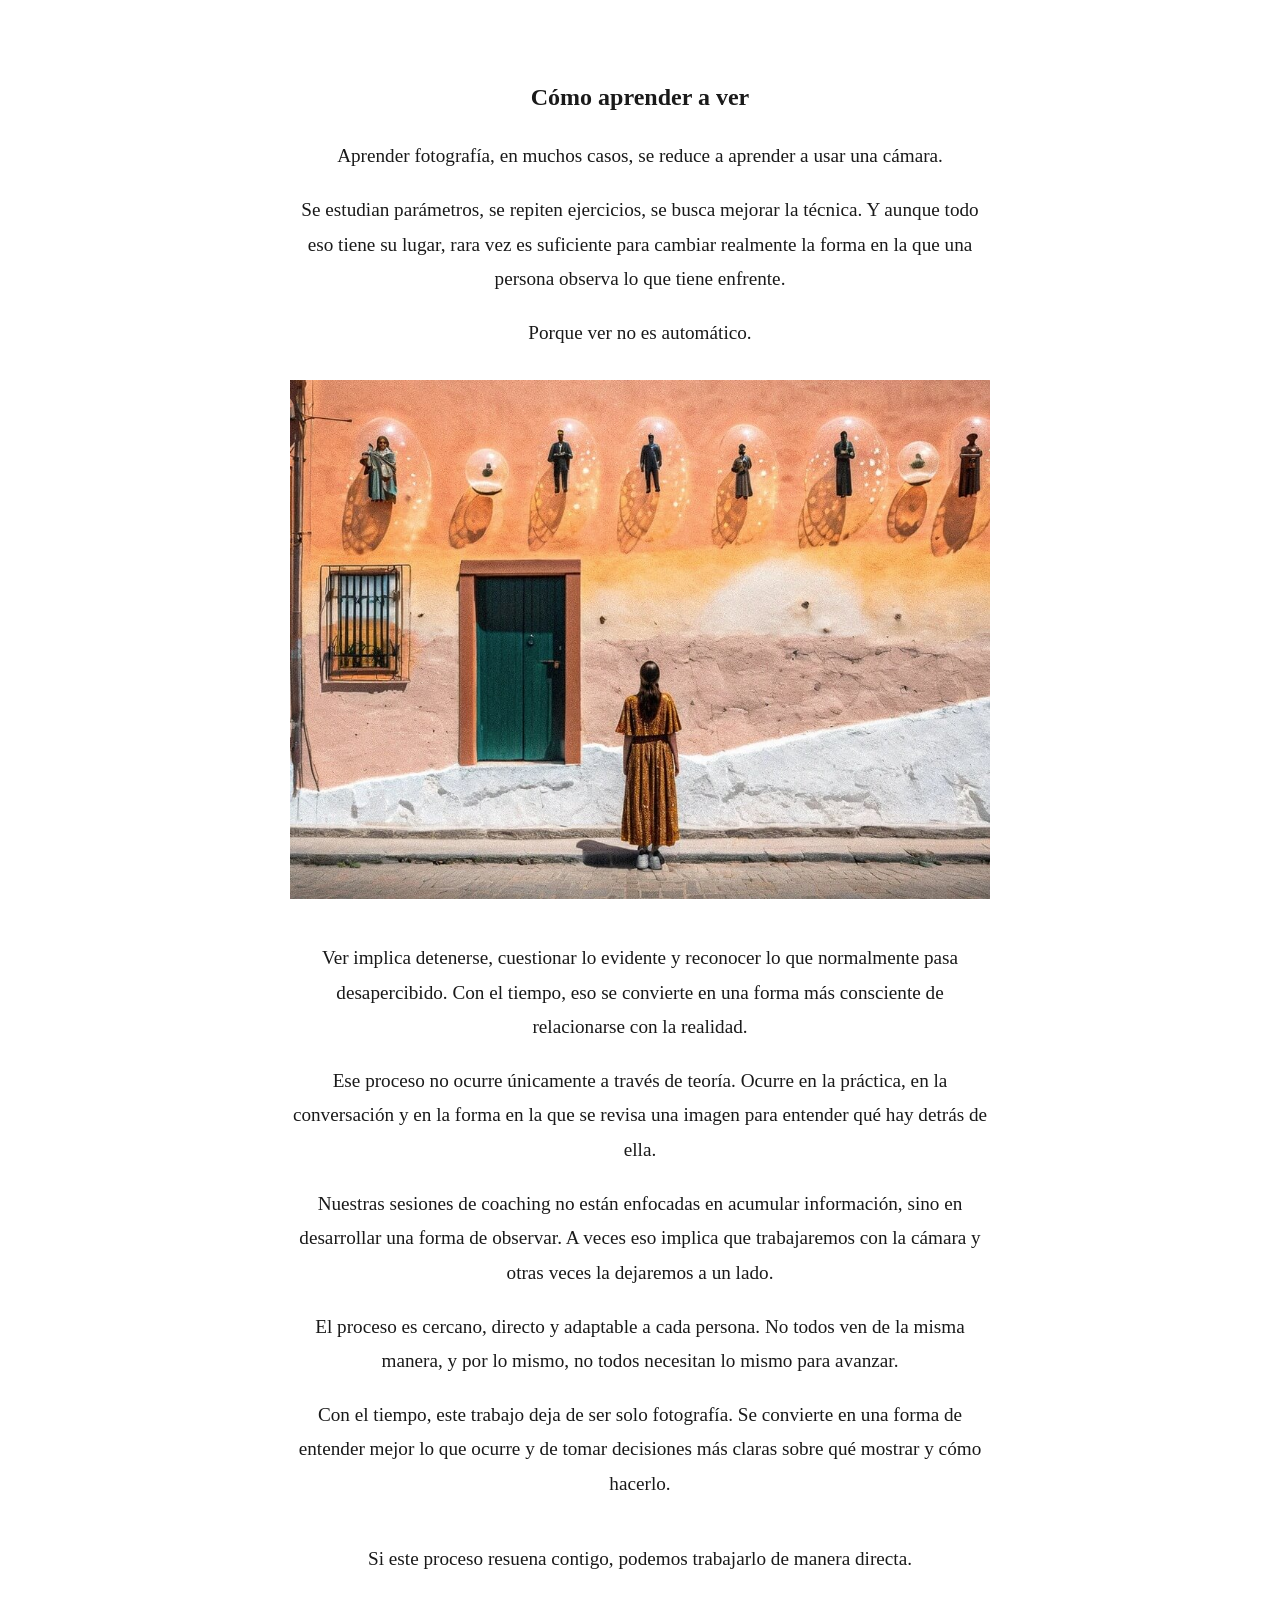
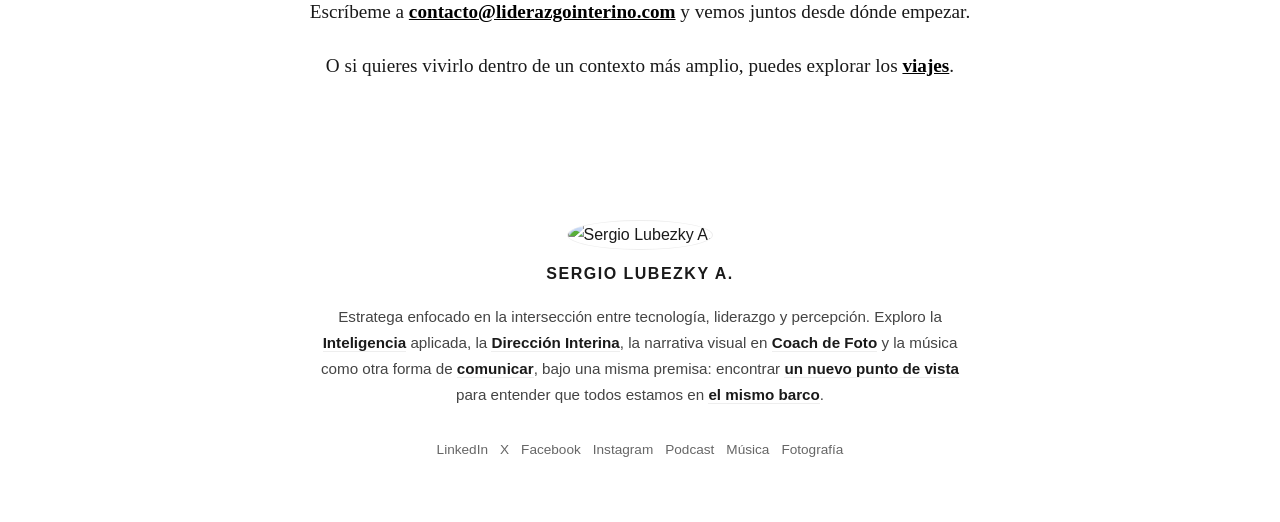
==== como-aprender-a-ver/index.html @ d48f394f "Update index.html" ====
<!DOCTYPE html>
<html lang="es">
<head>
<meta charset="UTF-8">
<meta name="viewport" content="width=device-width, initial-scale=1.0">

<title>Cómo aprender a ver | Coach de Foto</title>
<meta name="description" content="Aprender fotografía como una forma de desarrollar una mirada propia y entender la realidad con mayor profundidad.">

<link rel="canonical" href="https://coachdefoto.com/como-aprender-a-ver/">

<!-- SCHEMA -->
<script type="application/ld+json">
{
  "@context": "https://schema.org",
  "@graph": [
    {
      "@type": "Person",
      "@id": "https://lubezky.com/#sergio",
      "name": "Sergio Lubezky",
      "url": "https://lubezky.com"
    },
    {
      "@type": "Service",
      "@id": "https://coachdefoto.com/como-aprender-a-ver/#service",
      "name": "Entrenamiento de la mirada y Coaching Fotográfico",
      "provider": { "@id": "https://lubezky.com/#sergio" },
      "description": "Metodología personalizada para desarrollar una mirada propia y consciente.",
      "areaServed": [
        { "@type": "City", "name": "Ciudad de México" },
        { "@type": "City", "name": "Medellín" },
        { "@type": "City", "name": "La Habana" }
      ]
    }
  ]
}
</script>

<style>
* { box-sizing: border-box; }

body { 
    margin: 0; 
    display: flex; 
    flex-direction: column; 
    min-height: 100vh; 
    background-color: #fff; 
    color: #1a1a1a; 
    font-family: 'Georgia', serif; 
    line-height: 1.8; 
}

main { 
    flex: 1; 
    display: flex; 
    justify-content: center; 
    padding: 60px 20px; 
}

.content-box { 
    max-width: 700px; 
    text-align: center; 
    font-size: 1.2rem; 
}

h1 { 
    font-size: 1.5rem;
    margin-bottom: 20px; 
}

p { 
    margin-bottom: 16px; 
}

.content-box a { 
    color: #000; 
    text-decoration: underline;
    font-weight: bold; 
}

.content-box a:hover { 
    opacity: 0.7;
}

.image {
    margin: 30px 0;
}

.image img {
    width: 100%;
}

/* CTA */
.cta {
    margin-top: 40px;
}

/* FOOTER */
footer { 
    padding: 60px 20px; 
    text-align: center; 
    font-family: 'Helvetica Neue', Arial, sans-serif; 
}

.profile-img { 
    width: 75px; 
    height: 75px; 
    border-radius: 50%; 
    margin-bottom: 10px; 
    object-fit: cover; 
    border: 1px solid #eee; 
}

.name-link { 
    text-decoration: none; 
    color: inherit; 
    display: block; 
    margin-bottom: 2px; 
}

.name { 
    font-weight: 600; 
    font-size: 1rem; 
    letter-spacing: 1.5px; 
    text-transform: uppercase; 
}

.footer-bio {
    max-width: 650px;
    margin: 0 auto 30px auto; 
    font-size: 0.95rem;
    color: #444;
    line-height: 1.7;
}

.footer-bio a {
    color: #1a1a1a;
    text-decoration: none;
    font-weight: 600;
    border-bottom: 1px solid #eee;
}

.footer-bio a:hover {
    border-bottom: 1px solid #1a1a1a;
}

.social-nav { 
    list-style: none; 
    padding: 0; 
    margin: 0; 
    display: flex; 
    flex-wrap: wrap; 
    justify-content: center; 
    gap: 12px; 
    font-size: 0.85rem; 
}

.social-nav a { 
    color: #666; 
    text-decoration: none; 
}

.social-nav a:hover { 
    color: #000; 
}
</style>
</head>

<body>

<main>
<div class="content-box">

<h1>Cómo aprender a ver</h1>

<p>
Aprender fotografía, en muchos casos, se reduce a aprender a usar una cámara.
</p>

<p>
Se estudian parámetros, se repiten ejercicios, se busca mejorar la técnica. Y aunque todo eso tiene su lugar, rara vez es suficiente para cambiar realmente la forma en la que una persona observa lo que tiene enfrente.
</p>

<p>
Porque ver no es automático.
</p>

<div class="image">
    <img src="/mujer.jpg" alt="Percepción y perspectiva" loading="lazy">
</div>

<p>
Ver implica detenerse, cuestionar lo evidente y reconocer lo que normalmente pasa desapercibido. Con el tiempo, eso se convierte en una forma más consciente de relacionarse con la realidad.
</p>

<p>
Ese proceso no ocurre únicamente a través de teoría. Ocurre en la práctica, en la conversación y en la forma en la que se revisa una imagen para entender qué hay detrás de ella.
</p>

<p>
Nuestras sesiones de coaching no están enfocadas en acumular información, sino en desarrollar una forma de observar. A veces eso implica que trabajaremos con la cámara y otras veces la dejaremos a un lado.
</p>

<p>
El proceso es cercano, directo y adaptable a cada persona. No todos ven de la misma manera, y por lo mismo, no todos necesitan lo mismo para avanzar.
</p>

<p>
Con el tiempo, este trabajo deja de ser solo fotografía. Se convierte en una forma de entender mejor lo que ocurre y de tomar decisiones más claras sobre qué mostrar y cómo hacerlo.
</p>

<div class="cta">
<p>
Si este proceso resuena contigo, podemos trabajarlo de manera directa.
</p>

<p>
Escríbeme a <a href="mailto:contacto@liderazgointerino.com"><strong>contacto@liderazgointerino.com</strong></a> y vemos juntos desde dónde empezar.
</p>

<p>
O si quieres vivirlo dentro de un contexto más amplio, puedes explorar los <a href="/viajes/"><strong>viajes</strong></a>.
</p>
</div>

</div>
</main>

<footer>
    <img src="https://lubezky.com/foto-sergio.jpg" alt="Sergio Lubezky A." class="profile-img">
    
    <a href="https://lubezky.com" class="name-link">
        <span class="name">Sergio Lubezky A.</span>
    </a>

    <div class="footer-bio">
    <p>
        Estratega enfocado en la intersección entre tecnología, liderazgo y percepción. 
        Exploro la <a href="https://inteligencia.com" target="_blank">Inteligencia</a> aplicada, 
        la <a href="https://liderazgointerino.com" target="_blank">Dirección Interina</a>, 
        la narrativa visual en <a href="https://coachdefoto.com" target="_blank">Coach de Foto</a> 
        y la música como otra forma de <a href="https://musica.sergiolubezky.com" target="_blank">comunicar</a>, 
        bajo una misma premisa: encontrar <a href="https://unnuevopuntodevista.com" target="_blank">un nuevo punto de vista</a> 
        para entender que todos estamos en <a href="https://elmismobarco.com">el mismo barco</a>.
    </p>
</div>
    
    <ul class="social-nav">
        <li><a href="https://www.linkedin.com/in/sergiolubezky/" target="_blank">LinkedIn</a></li>
        <li><a href="https://x.com/slubezky" target="_blank">X</a></li>
        <li><a href="https://www.facebook.com/sergiolubezky/" target="_blank">Facebook</a></li>
        <li><a href="https://www.instagram.com/sergiolubezky/" target="_blank">Instagram</a></li>
        <li><a href="https://open.spotify.com/show/1aZSsv60nXP2XbemIVhVqk" target="_blank">Podcast</a></li>
        <li><a href="https://musica.sergiolubezky.com" target="_blank">Música</a></li>
        <li><a href="https://coachdefoto.com" target="_blank">Fotografía</a></li>
    </ul>
</footer>

</body>
</html>
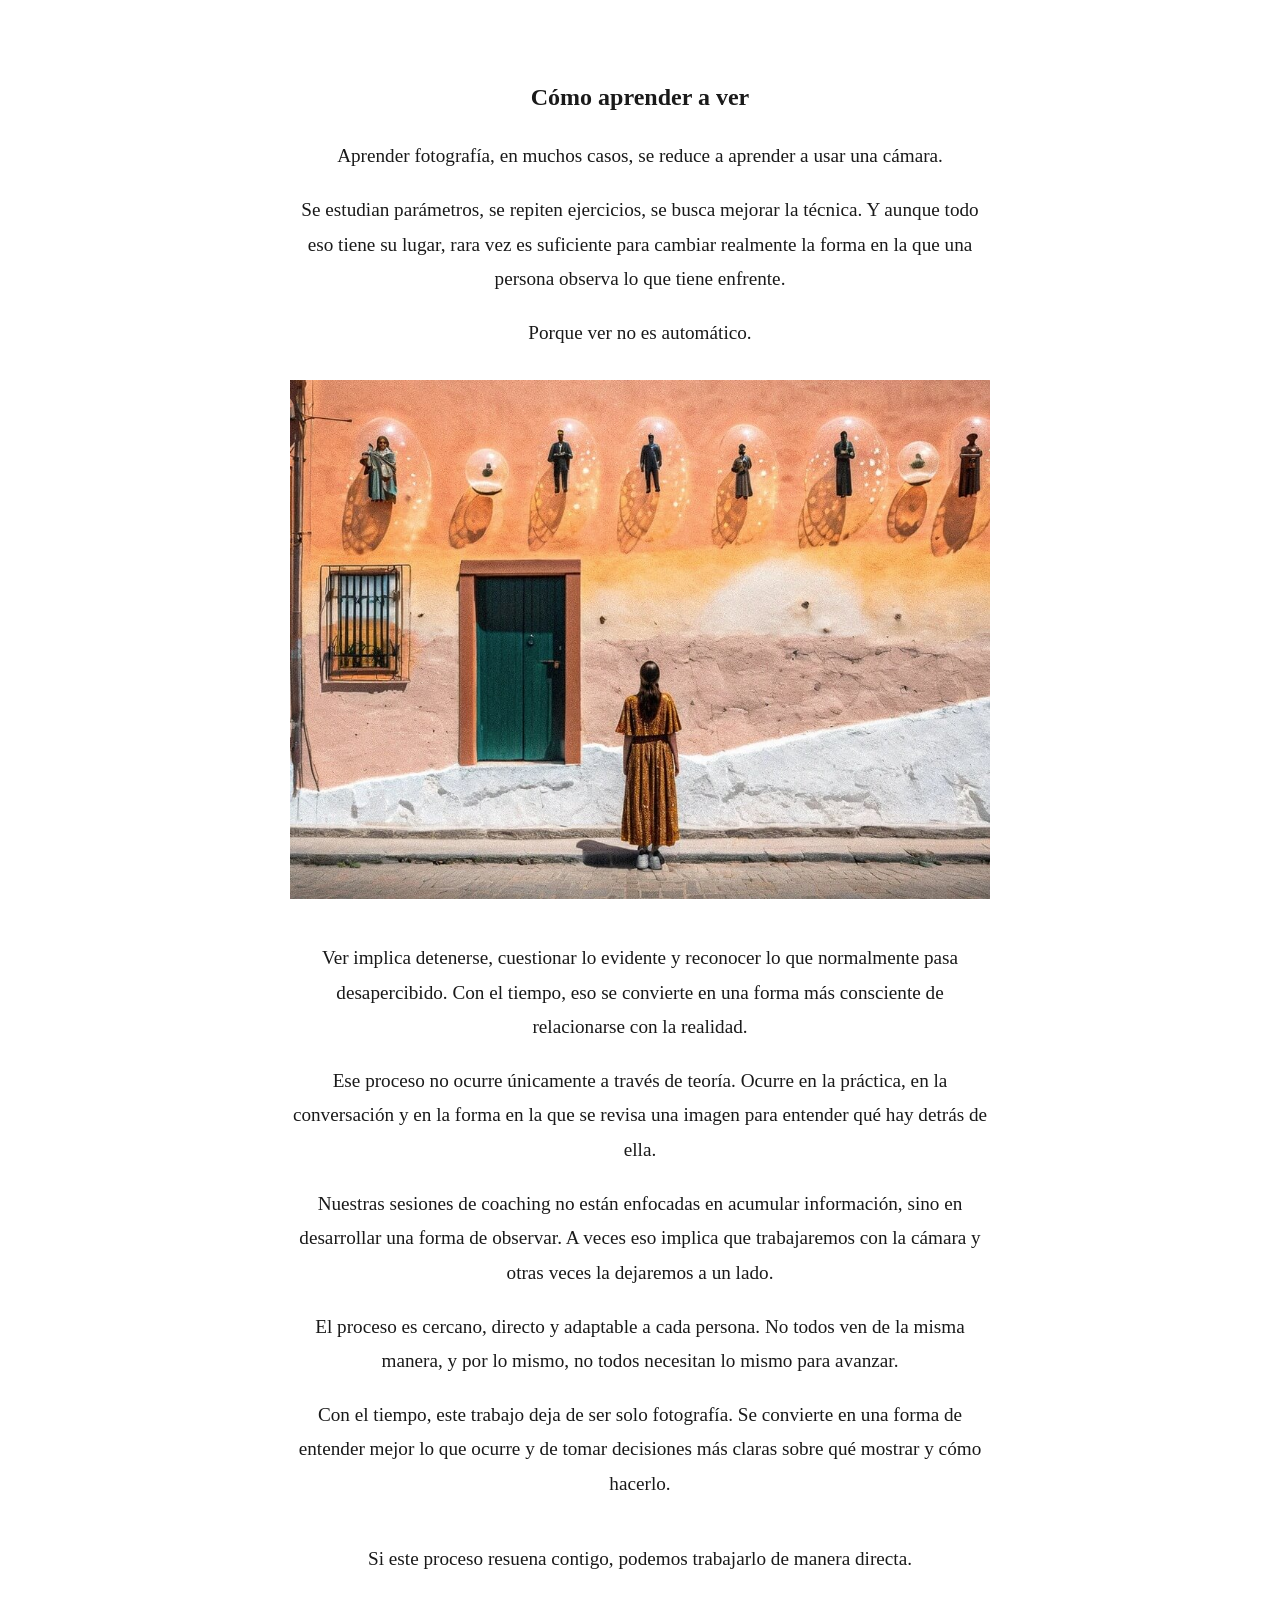
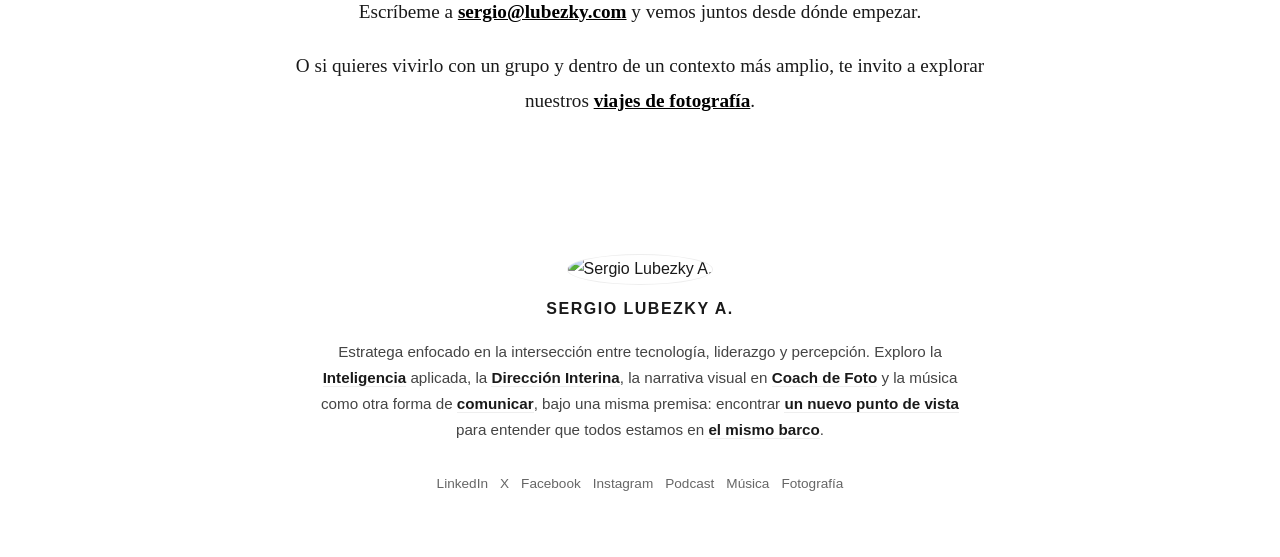
==== commit b509782c: "Update index.html" ====
--- a/como-aprender-a-ver/index.html
+++ b/como-aprender-a-ver/index.html
@@ -215,11 +215,11 @@
 </p>
 
 <p>
-Escríbeme a <a href="mailto:contacto@liderazgointerino.com"><strong>contacto@liderazgointerino.com</strong></a> y vemos juntos desde dónde empezar.
-</p>
-
-<p>
-O si quieres vivirlo dentro de un contexto más amplio, puedes explorar los <a href="/viajes/"><strong>viajes</strong></a>.
+Escríbeme a <a href="mailto:sergio@lubezky.com"><strong>sergio@lubezky.com</strong></a> y vemos juntos desde dónde empezar.
+</p>
+
+<p>
+O si quieres vivirlo con un grupo y dentro de un contexto más amplio, te invito a explorar nuestros <a href="/viajes/"><strong>viajes de fotografía</strong></a>.
 </p>
 </div>
 
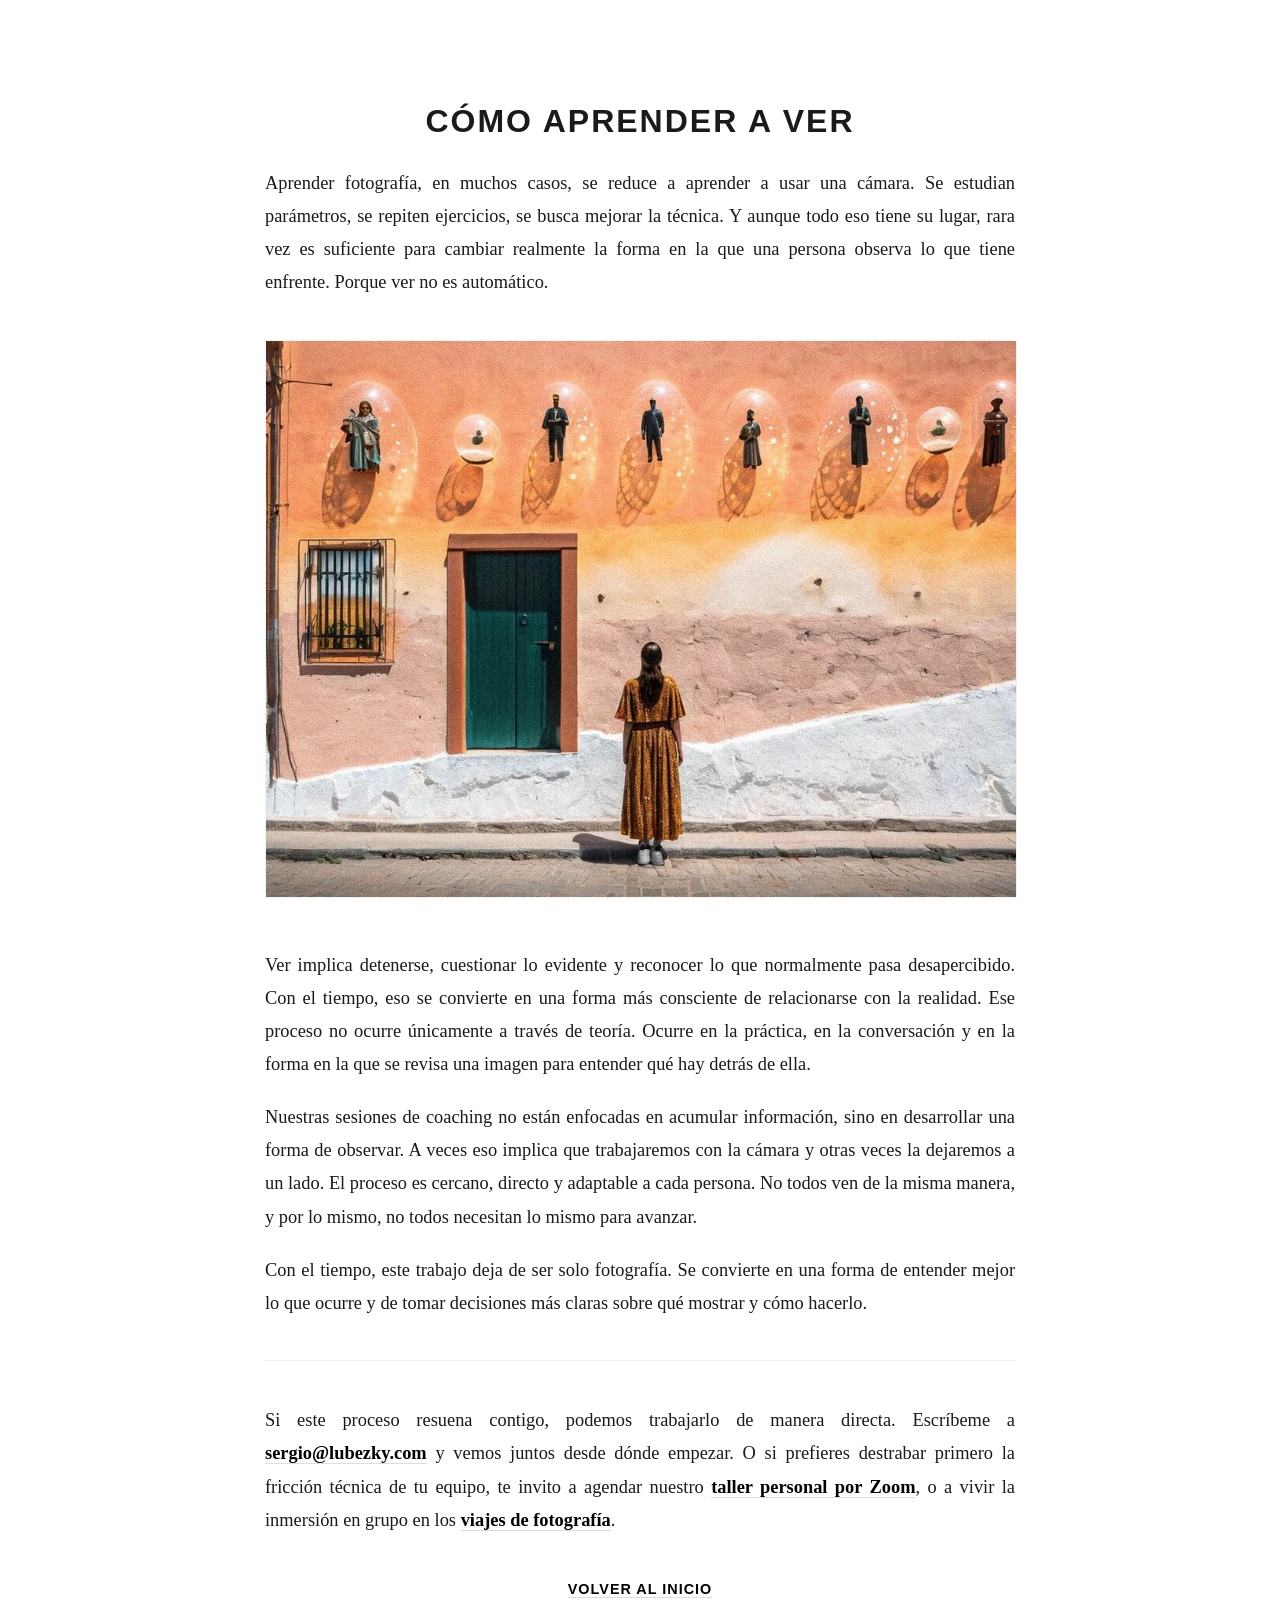
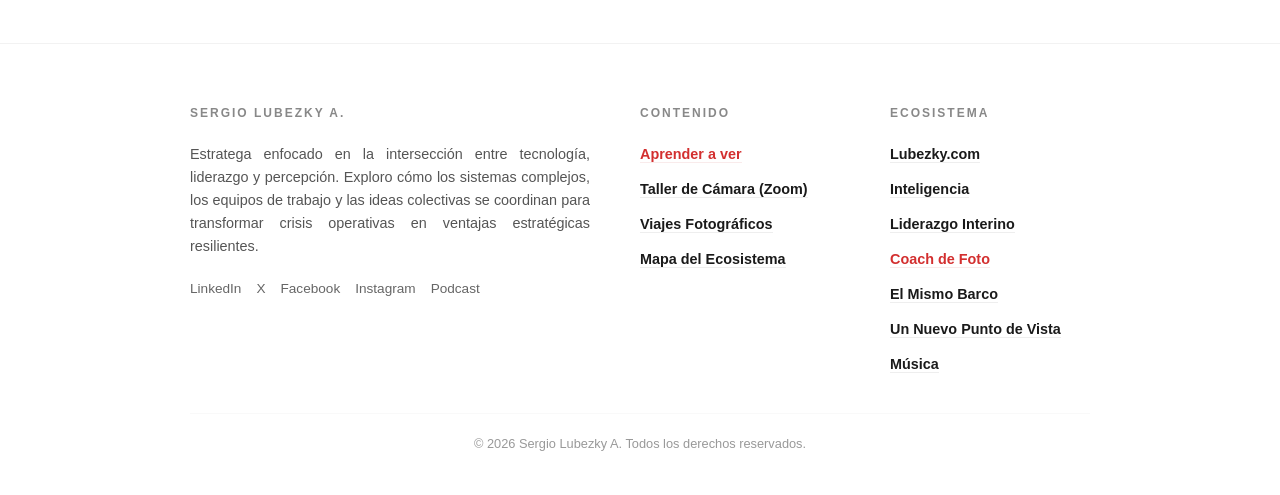
==== commit 224b9080: "Update index.html" ====
--- a/como-aprender-a-ver/index.html
+++ b/como-aprender-a-ver/index.html
@@ -1,259 +1,141 @@
 <!DOCTYPE html>
 <html lang="es">
 <head>
-<meta charset="UTF-8">
-<meta name="viewport" content="width=device-width, initial-scale=1.0">
+    <meta charset="UTF-8">
+    <meta name="viewport" content="width=device-width, initial-scale=1.0">
+    <title>Cómo aprender a ver | Coach de Foto</title>
+    <meta name="description" content="Aprender fotografía como una forma de desarrollar una mirada propia y entender la realidad con mayor profundidad.">
+    <link rel="canonical" href="https://coachdefoto.com/como-aprender-a-ver/">
 
-<title>Cómo aprender a ver | Coach de Foto</title>
-<meta name="description" content="Aprender fotografía como una forma de desarrollar una mirada propia y entender la realidad con mayor profundidad.">
-
-<link rel="canonical" href="https://coachdefoto.com/como-aprender-a-ver/">
-
-<!-- SCHEMA -->
-<script type="application/ld+json">
-{
-  "@context": "https://schema.org",
-  "@graph": [
+    <script type="application/ld+json">
     {
-      "@type": "Person",
-      "@id": "https://lubezky.com/#sergio",
-      "name": "Sergio Lubezky",
-      "url": "https://lubezky.com"
-    },
-    {
-      "@type": "Service",
-      "@id": "https://coachdefoto.com/como-aprender-a-ver/#service",
-      "name": "Entrenamiento de la mirada y Coaching Fotográfico",
-      "provider": { "@id": "https://lubezky.com/#sergio" },
-      "description": "Metodología personalizada para desarrollar una mirada propia y consciente.",
-      "areaServed": [
-        { "@type": "City", "name": "Ciudad de México" },
-        { "@type": "City", "name": "Medellín" },
-        { "@type": "City", "name": "La Habana" }
+      "@context": "https://schema.org",
+      "@graph": [
+        {
+          "@type": "Person",
+          "@id": "https://lubezky.com/#sergio",
+          "name": "Sergio Lubezky",
+          "url": "https://lubezky.com"
+        },
+        {
+          "@type": "Service",
+          "@id": "https://coachdefoto.com/como-aprender-a-ver/#service",
+          "name": "Entrenamiento de la mirada y Coaching Fotográfico",
+          "provider": { "@id": "https://lubezky.com/#sergio" },
+          "description": "Metodología personalizada para desarrollar una mirada propia y consciente.",
+          "areaServed": [
+            { "@type": "City", "name": "Ciudad de México" },
+            { "@type": "City", "name": "Medellín" },
+            { "@type": "City", "name": "La Habana" }
+          ]
+        }
       ]
     }
-  ]
-}
-</script>
+    </script>
 
-<style>
-* { box-sizing: border-box; }
+    <style>
+        body { margin: 0; display: flex; flex-direction: column; min-height: 100vh; background-color: #fff; color: #1a1a1a; font-family: 'Georgia', serif; line-height: 1.8; -webkit-font-smoothing: antialiased; }
+        main { flex: 1; display: flex; align-items: center; justify-content: center; padding: 80px 20px 40px 20px; }
+        .content-box { max-width: 750px; font-size: 1.15rem; }
+        h1 { font-size: 2rem; font-weight: bold; margin-bottom: 24px; text-transform: uppercase; letter-spacing: 2px; text-align: center; font-family: 'Helvetica Neue', Arial, sans-serif; line-height: 1.3; }
+        p { margin-bottom: 20px; text-align: justify; }
+        em { font-style: italic; }
 
-body { 
-    margin: 0; 
-    display: flex; 
-    flex-direction: column; 
-    min-height: 100vh; 
-    background-color: #fff; 
-    color: #1a1a1a; 
-    font-family: 'Georgia', serif; 
-    line-height: 1.8; 
-}
+        .content-box a { color: #000; text-decoration: none; font-weight: bold; border-bottom: 1px solid #ddd; transition: border-color 0.3s; }
+        .content-box a:hover { border-bottom: 1px solid #1a1a1a; }
 
-main { 
-    flex: 1; 
-    display: flex; 
-    justify-content: center; 
-    padding: 60px 20px; 
-}
+        .image { margin: 40px 0; width: 100%; }
+        .image img { width: 100%; height: auto; border: 1px solid #f2f2f2; }
+        
+        .cta-section { margin-top: 40px; padding-top: 25px; border-top: 1px solid #eee; }
+        .back-nav { margin-top: 40px; text-align: center; font-family: 'Helvetica Neue', Arial, sans-serif; font-size: 0.9rem; letter-spacing: 1px; text-transform: uppercase; }
 
-.content-box { 
-    max-width: 700px; 
-    text-align: center; 
-    font-size: 1.2rem; 
-}
-
-h1 { 
-    font-size: 1.5rem;
-    margin-bottom: 20px; 
-}
-
-p { 
-    margin-bottom: 16px; 
-}
-
-.content-box a { 
-    color: #000; 
-    text-decoration: underline;
-    font-weight: bold; 
-}
-
-.content-box a:hover { 
-    opacity: 0.7;
-}
-
-.image {
-    margin: 30px 0;
-}
-
-.image img {
-    width: 100%;
-}
-
-/* CTA */
-.cta {
-    margin-top: 40px;
-}
-
-/* FOOTER */
-footer { 
-    padding: 60px 20px; 
-    text-align: center; 
-    font-family: 'Helvetica Neue', Arial, sans-serif; 
-}
-
-.profile-img { 
-    width: 75px; 
-    height: 75px; 
-    border-radius: 50%; 
-    margin-bottom: 10px; 
-    object-fit: cover; 
-    border: 1px solid #eee; 
-}
-
-.name-link { 
-    text-decoration: none; 
-    color: inherit; 
-    display: block; 
-    margin-bottom: 2px; 
-}
-
-.name { 
-    font-weight: 600; 
-    font-size: 1rem; 
-    letter-spacing: 1.5px; 
-    text-transform: uppercase; 
-}
-
-.footer-bio {
-    max-width: 650px;
-    margin: 0 auto 30px auto; 
-    font-size: 0.95rem;
-    color: #444;
-    line-height: 1.7;
-}
-
-.footer-bio a {
-    color: #1a1a1a;
-    text-decoration: none;
-    font-weight: 600;
-    border-bottom: 1px solid #eee;
-}
-
-.footer-bio a:hover {
-    border-bottom: 1px solid #1a1a1a;
-}
-
-.social-nav { 
-    list-style: none; 
-    padding: 0; 
-    margin: 0; 
-    display: flex; 
-    flex-wrap: wrap; 
-    justify-content: center; 
-    gap: 12px; 
-    font-size: 0.85rem; 
-}
-
-.social-nav a { 
-    color: #666; 
-    text-decoration: none; 
-}
-
-.social-nav a:hover { 
-    color: #000; 
-}
-</style>
+        footer { padding: 60px 20px 40px 20px; background-color: #ffffff; border-top: 1px solid #f2f2f2; font-family: 'Helvetica Neue', Arial, sans-serif; font-size: 0.9rem; line-height: 1.6; }
+        .footer-grid { max-width: 900px; margin: 0 auto; display: grid; grid-template-columns: 2fr 1fr 1fr; gap: 50px; text-align: left; }
+        @media (max-width: 768px) { .footer-grid { grid-template-columns: 1fr; gap: 35px; text-align: center; } }
+        .footer-col h3 { font-size: 0.75rem; text-transform: uppercase; letter-spacing: 2px; color: #888; margin-top: 0; margin-bottom: 20px; }
+        .footer-col p { color: #555; margin: 0; font-size: 0.9rem; }
+        .footer-col ul { list-style: none; padding: 0; margin: 0; }
+        .footer-col ul li { margin-bottom: 12px; }
+        .footer-col ul li a { color: #1a1a1a; text-decoration: none; font-weight: 600; border-bottom: 1px solid #eee; transition: all 0.3s; }
+        .footer-col ul li a:hover { border-bottom: 1px solid #1a1a1a; }
+        .footer-col ul li a.current-location { color: #d32f2f !important; border-bottom: 1px solid #f9ebeb; }
+        .footer-col ul li a.current-location:hover { border-bottom: 1px solid #d32f2f; }
+        .footer-socials { display: flex; gap: 15px; margin-top: 20px; }
+        @media (max-width: 768px) { .footer-socials { justify-content: center; } }
+        .footer-socials a { color: #666; text-decoration: none; font-size: 0.85rem; font-weight: 500; }
+        .footer-socials a:hover { color: #000; }
+        
+        .footer-bottom { max-width: 900px; margin: 25px auto 0 auto; padding-top: 20px; border-top: 1px solid #f9f9f9; text-align: center; font-size: 0.8rem; color: #999; }
+        .footer-bottom p { text-align: center; margin: 0 auto; display: block; }
+    </style>
 </head>
-
 <body>
 
 <main>
-<div class="content-box">
+    <div class="content-box">
+        <h1>Cómo aprender a ver</h1>
 
-<h1>Cómo aprender a ver</h1>
+        <p>Aprender fotografía, en muchos casos, se reduce a aprender a usar una cámara. Se estudian parámetros, se repiten ejercicios, se busca mejorar la técnica. Y aunque todo eso tiene su lugar, rara vez es suficiente para cambiar realmente la forma en la que una persona observa lo que tiene enfrente. Porque ver no es automático.</p>
 
-<p>
-Aprender fotografía, en muchos casos, se reduce a aprender a usar una cámara.
-</p>
+        <div class="image">
+            <img src="/mujer.jpg" alt="Percepción y perspectiva - Sergio Lubezky" loading="lazy">
+        </div>
 
-<p>
-Se estudian parámetros, se repiten ejercicios, se busca mejorar la técnica. Y aunque todo eso tiene su lugar, rara vez es suficiente para cambiar realmente la forma en la que una persona observa lo que tiene enfrente.
-</p>
+        <p>Ver implica detenerse, cuestionar lo evidente y reconocer lo que normalmente pasa desapercibido. Con el tiempo, eso se convierte en una forma más consciente de relacionarse con la realidad. Ese proceso no ocurre únicamente a través de teoría. Ocurre en la práctica, en la conversación y en la forma en la que se revisa una imagen para entender qué hay detrás de ella.</p>
 
-<p>
-Porque ver no es automático.
-</p>
+        <p>Nuestras sesiones de coaching no están enfocadas en acumular información, sino en desarrollar una forma de observar. A veces eso implica que trabajaremos con la cámara y otras veces la dejaremos a un lado. El proceso es cercano, directo y adaptable a cada persona. No todos ven de la misma manera, y por lo mismo, no todos necesitan lo mismo para avanzar.</p>
 
-<div class="image">
-    <img src="/mujer.jpg" alt="Percepción y perspectiva" loading="lazy">
-</div>
+        <p>Con el tiempo, este trabajo deja de ser solo fotografía. Se convierte en una forma de entender mejor lo que ocurre y de tomar decisiones más claras sobre qué mostrar y cómo hacerlo.</p>
 
-<p>
-Ver implica detenerse, cuestionar lo evidente y reconocer lo que normalmente pasa desapercibido. Con el tiempo, eso se convierte en una forma más consciente de relacionarse con la realidad.
-</p>
+        <div class="cta-section">
+            <p>Si este proceso resuena contigo, podemos trabajarlo de manera directa. Escríbeme a <a href="mailto:sergio@lubezky.com"><strong>sergio@lubezky.com</strong></a> y vemos juntos desde dónde empezar. O si prefieres destrabar primero la fricción técnica de tu equipo, te invito a agendar nuestro <a href="/taller-zoom/"><strong>taller personal por Zoom</strong></a>, o a vivir la inmersión en grupo en los <a href="/viajes/"><strong>viajes de fotografía</strong></a>.</p>
+        </div>
 
-<p>
-Ese proceso no ocurre únicamente a través de teoría. Ocurre en la práctica, en la conversación y en la forma en la que se revisa una imagen para entender qué hay detrás de ella.
-</p>
-
-<p>
-Nuestras sesiones de coaching no están enfocadas en acumular información, sino en desarrollar una forma de observar. A veces eso implica que trabajaremos con la cámara y otras veces la dejaremos a un lado.
-</p>
-
-<p>
-El proceso es cercano, directo y adaptable a cada persona. No todos ven de la misma manera, y por lo mismo, no todos necesitan lo mismo para avanzar.
-</p>
-
-<p>
-Con el tiempo, este trabajo deja de ser solo fotografía. Se convierte en una forma de entender mejor lo que ocurre y de tomar decisiones más claras sobre qué mostrar y cómo hacerlo.
-</p>
-
-<div class="cta">
-<p>
-Si este proceso resuena contigo, podemos trabajarlo de manera directa.
-</p>
-
-<p>
-Escríbeme a <a href="mailto:sergio@lubezky.com"><strong>sergio@lubezky.com</strong></a> y vemos juntos desde dónde empezar.
-</p>
-
-<p>
-O si quieres vivirlo con un grupo y dentro de un contexto más amplio, te invito a explorar nuestros <a href="/viajes/"><strong>viajes de fotografía</strong></a>.
-</p>
-</div>
-
-</div>
+        <div class="back-nav">
+            <a href="/">Volver al inicio</a>
+        </div>
+    </div>
 </main>
 
 <footer>
-    <img src="https://lubezky.com/foto-sergio.jpg" alt="Sergio Lubezky A." class="profile-img">
-    
-    <a href="https://lubezky.com" class="name-link">
-        <span class="name">Sergio Lubezky A.</span>
-    </a>
-
-    <div class="footer-bio">
-    <p>
-        Estratega enfocado en la intersección entre tecnología, liderazgo y percepción. 
-        Exploro la <a href="https://inteligencia.com" target="_blank">Inteligencia</a> aplicada, 
-        la <a href="https://liderazgointerino.com" target="_blank">Dirección Interina</a>, 
-        la narrativa visual en <a href="https://coachdefoto.com" target="_blank">Coach de Foto</a> 
-        y la música como otra forma de <a href="https://musica.sergiolubezky.com" target="_blank">comunicar</a>, 
-        bajo una misma premisa: encontrar <a href="https://unnuevopuntodevista.com" target="_blank">un nuevo punto de vista</a> 
-        para entender que todos estamos en <a href="https://elmismobarco.com">el mismo barco</a>.
-    </p>
-</div>
-    
-    <ul class="social-nav">
-        <li><a href="https://www.linkedin.com/in/sergiolubezky/" target="_blank">LinkedIn</a></li>
-        <li><a href="https://x.com/slubezky" target="_blank">X</a></li>
-        <li><a href="https://www.facebook.com/sergiolubezky/" target="_blank">Facebook</a></li>
-        <li><a href="https://www.instagram.com/sergiolubezky/" target="_blank">Instagram</a></li>
-        <li><a href="https://open.spotify.com/show/1aZSsv60nXP2XbemIVhVqk" target="_blank">Podcast</a></li>
-        <li><a href="https://musica.sergiolubezky.com" target="_blank">Música</a></li>
-        <li><a href="https://coachdefoto.com" target="_blank">Fotografía</a></li>
-    </ul>
+    <div class="footer-grid">
+        <div class="footer-col">
+            <h3>Sergio Lubezky A.</h3>
+            <p>Estratega enfocado en la intersección entre tecnología, liderazgo y percepción. Exploro cómo los sistemas complejos, los equipos de trabajo y las ideas colectivas se coordinan para transformar crisis operativas en ventajas estratégicas resilientes.</p>
+            <div class="footer-socials">
+                <a href="https://www.linkedin.com/in/sergiolubezky/" target="_blank">LinkedIn</a>
+                <a href="https://x.com/slubezky" target="_blank">X</a>
+                <a href="https://www.facebook.com/sergiolubezky/" target="_blank">Facebook</a>
+                <a href="https://www.instagram.com/sergiolubezky/" target="_blank">Instagram</a>
+                <a href="https://open.spotify.com/show/1aZSsv60nXP2XbemIVhVqk" target="_blank">Podcast</a>
+            </div>
+        </div>
+        <div class="footer-col">
+            <h3>Contenido</h3>
+            <ul>
+                <li><a href="/como-aprender-a-ver/" class="current-location">Aprender a ver</a></li>
+                <li><a href="/taller-zoom/">Taller de Cámara (Zoom)</a></li>
+                <li><a href="/viajes/">Viajes Fotográficos</a></li>
+                <li><a href="https://lubezky.com/mapa/">Mapa del Ecosistema</a></li>
+            </ul>
+        </div>
+        <div class="footer-col">
+            <h3>Ecosistema</h3>
+            <ul>
+                <li><a href="https://lubezky.com">Lubezky.com</a></li>
+                <li><a href="https://inteligencia.com">Inteligencia</a></li>
+                <li><a href="https://liderazgointerino.com">Liderazgo Interino</a></li>
+                <li><a href="https://coachdefoto.com/" class="current-location">Coach de Foto</a></li>
+                <li><a href="https://elmismobarco.com">El Mismo Barco</a></li>
+                <li><a href="https://unnuevopuntodevista.com">Un Nuevo Punto de Vista</a></li>
+                <li><a href="https://musica.sergiolubezky.com">Música</a></li>
+            </ul>
+        </div>
+    </div>
+    <div class="footer-bottom">
+        <p>© 2026 Sergio Lubezky A. Todos los derechos reservados.</p>
+    </div>
 </footer>
 
 </body>
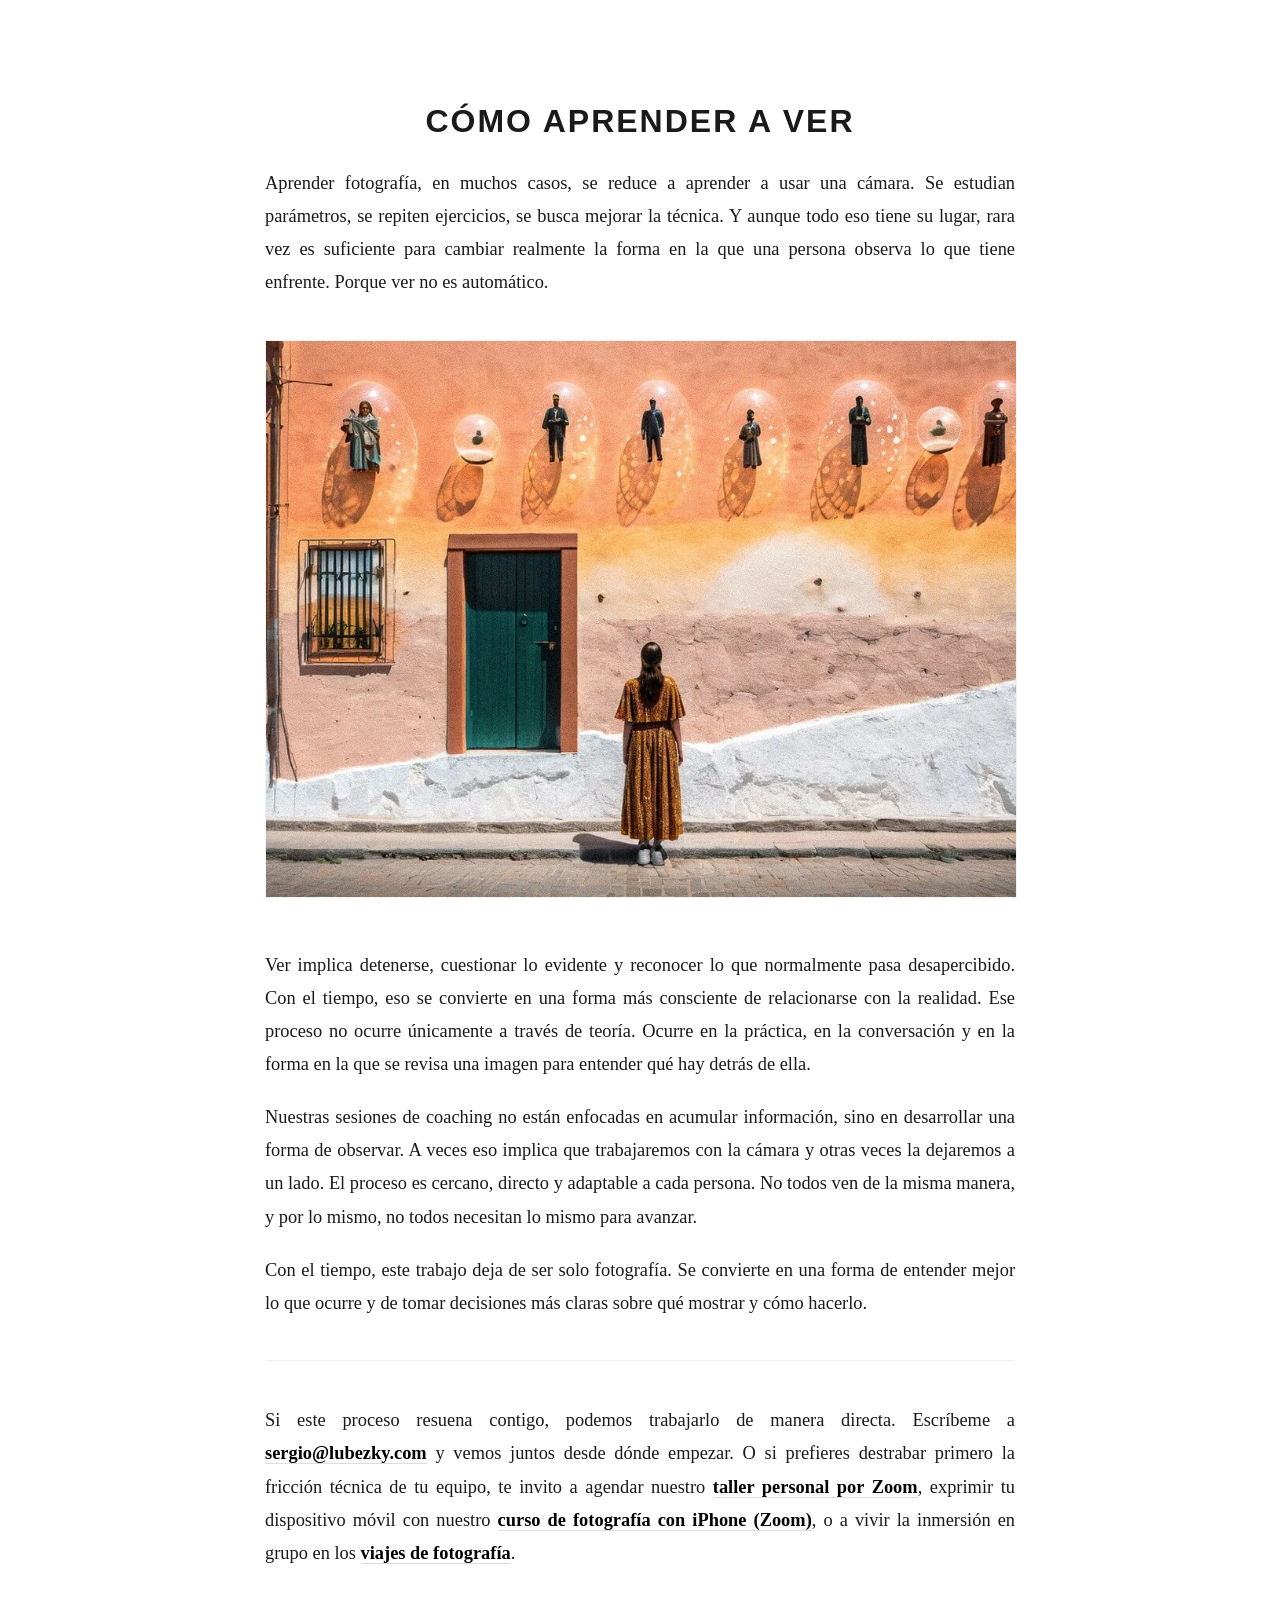
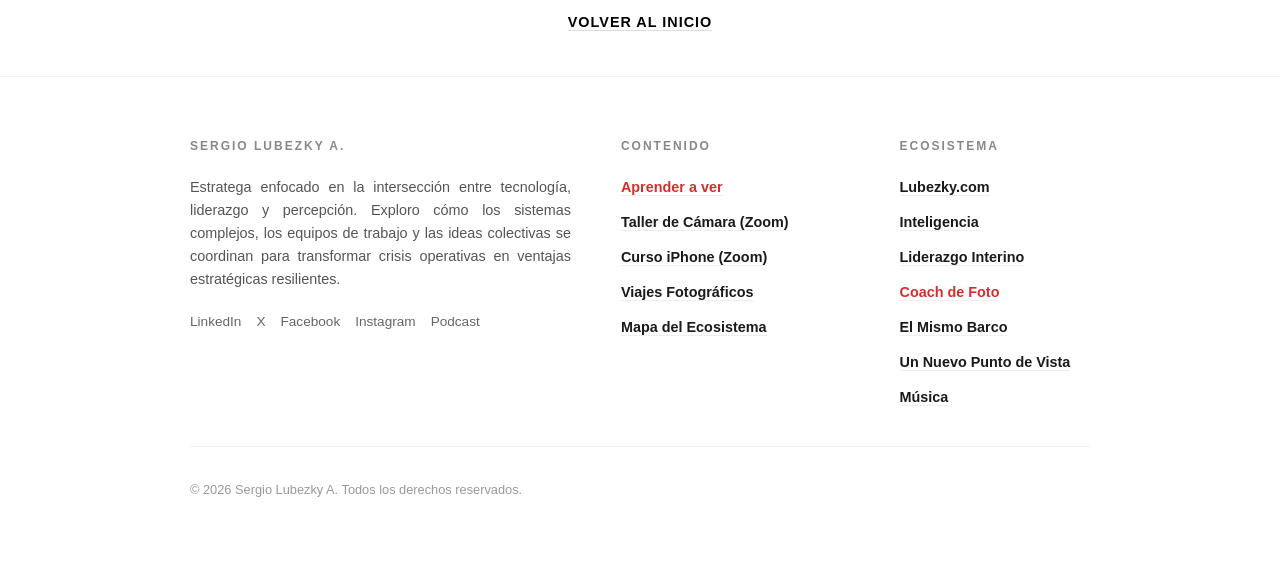
==== commit 5ebc2c74: "Update index.html" ====
--- a/como-aprender-a-ver/index.html
+++ b/como-aprender-a-ver/index.html
@@ -51,10 +51,10 @@
         .back-nav { margin-top: 40px; text-align: center; font-family: 'Helvetica Neue', Arial, sans-serif; font-size: 0.9rem; letter-spacing: 1px; text-transform: uppercase; }
 
         footer { padding: 60px 20px 40px 20px; background-color: #ffffff; border-top: 1px solid #f2f2f2; font-family: 'Helvetica Neue', Arial, sans-serif; font-size: 0.9rem; line-height: 1.6; }
-        .footer-grid { max-width: 900px; margin: 0 auto; display: grid; grid-template-columns: 2fr 1fr 1fr; gap: 50px; text-align: left; }
+        .footer-grid { max-width: 900px; margin: 0 auto; display: grid; grid-template-columns: 2fr 1.2fr 1fr; gap: 50px; text-align: left; }
         @media (max-width: 768px) { .footer-grid { grid-template-columns: 1fr; gap: 35px; text-align: center; } }
         .footer-col h3 { font-size: 0.75rem; text-transform: uppercase; letter-spacing: 2px; color: #888; margin-top: 0; margin-bottom: 20px; }
-        .footer-col p { color: #555; margin: 0; font-size: 0.9rem; }
+        .footer-col p { color: #555; margin: 0; font-size: 0.9rem; text-align: justify; line-height: 1.6; }
         .footer-col ul { list-style: none; padding: 0; margin: 0; }
         .footer-col ul li { margin-bottom: 12px; }
         .footer-col ul li a { color: #1a1a1a; text-decoration: none; font-weight: 600; border-bottom: 1px solid #eee; transition: all 0.3s; }
@@ -66,8 +66,7 @@
         .footer-socials a { color: #666; text-decoration: none; font-size: 0.85rem; font-weight: 500; }
         .footer-socials a:hover { color: #000; }
         
-        .footer-bottom { max-width: 900px; margin: 25px auto 0 auto; padding-top: 20px; border-top: 1px solid #f9f9f9; text-align: center; font-size: 0.8rem; color: #999; }
-        .footer-bottom p { text-align: center; margin: 0 auto; display: block; }
+        .footer-bottom { max-width: 900px; margin: 25px auto 0 auto; padding-top: 20px; border-top: 1px solid #f2f2f2; text-align: center; font-size: 0.8rem; color: #999; }
     </style>
 </head>
 <body>
@@ -89,7 +88,7 @@
         <p>Con el tiempo, este trabajo deja de ser solo fotografía. Se convierte en una forma de entender mejor lo que ocurre y de tomar decisiones más claras sobre qué mostrar y cómo hacerlo.</p>
 
         <div class="cta-section">
-            <p>Si este proceso resuena contigo, podemos trabajarlo de manera directa. Escríbeme a <a href="mailto:sergio@lubezky.com"><strong>sergio@lubezky.com</strong></a> y vemos juntos desde dónde empezar. O si prefieres destrabar primero la fricción técnica de tu equipo, te invito a agendar nuestro <a href="/taller-zoom/"><strong>taller personal por Zoom</strong></a>, o a vivir la inmersión en grupo en los <a href="/viajes/"><strong>viajes de fotografía</strong></a>.</p>
+            <p>Si este proceso resuena contigo, podemos trabajarlo de manera directa. Escríbeme a <a href="mailto:sergio@lubezky.com"><strong>sergio@lubezky.com</strong></a> y vemos juntos desde dónde empezar. O si prefieres destrabar primero la fricción técnica de tu equipo, te invito a agendar nuestro <a href="/taller-zoom/"><strong>taller personal por Zoom</strong></a>, exprimir tu dispositivo móvil con nuestro <a href="/domina-tu-iphone/"><strong>curso de fotografía con iPhone (Zoom)</strong></a>, o a vivir la inmersión en grupo en los <a href="/viajes/"><strong>viajes de fotografía</strong></a>.</p>
         </div>
 
         <div class="back-nav">
@@ -116,6 +115,7 @@
             <ul>
                 <li><a href="/como-aprender-a-ver/" class="current-location">Aprender a ver</a></li>
                 <li><a href="/taller-zoom/">Taller de Cámara (Zoom)</a></li>
+                <li><a href="/domina-tu-iphone/">Curso iPhone (Zoom)</a></li>
                 <li><a href="/viajes/">Viajes Fotográficos</a></li>
                 <li><a href="https://lubezky.com/mapa/">Mapa del Ecosistema</a></li>
             </ul>
